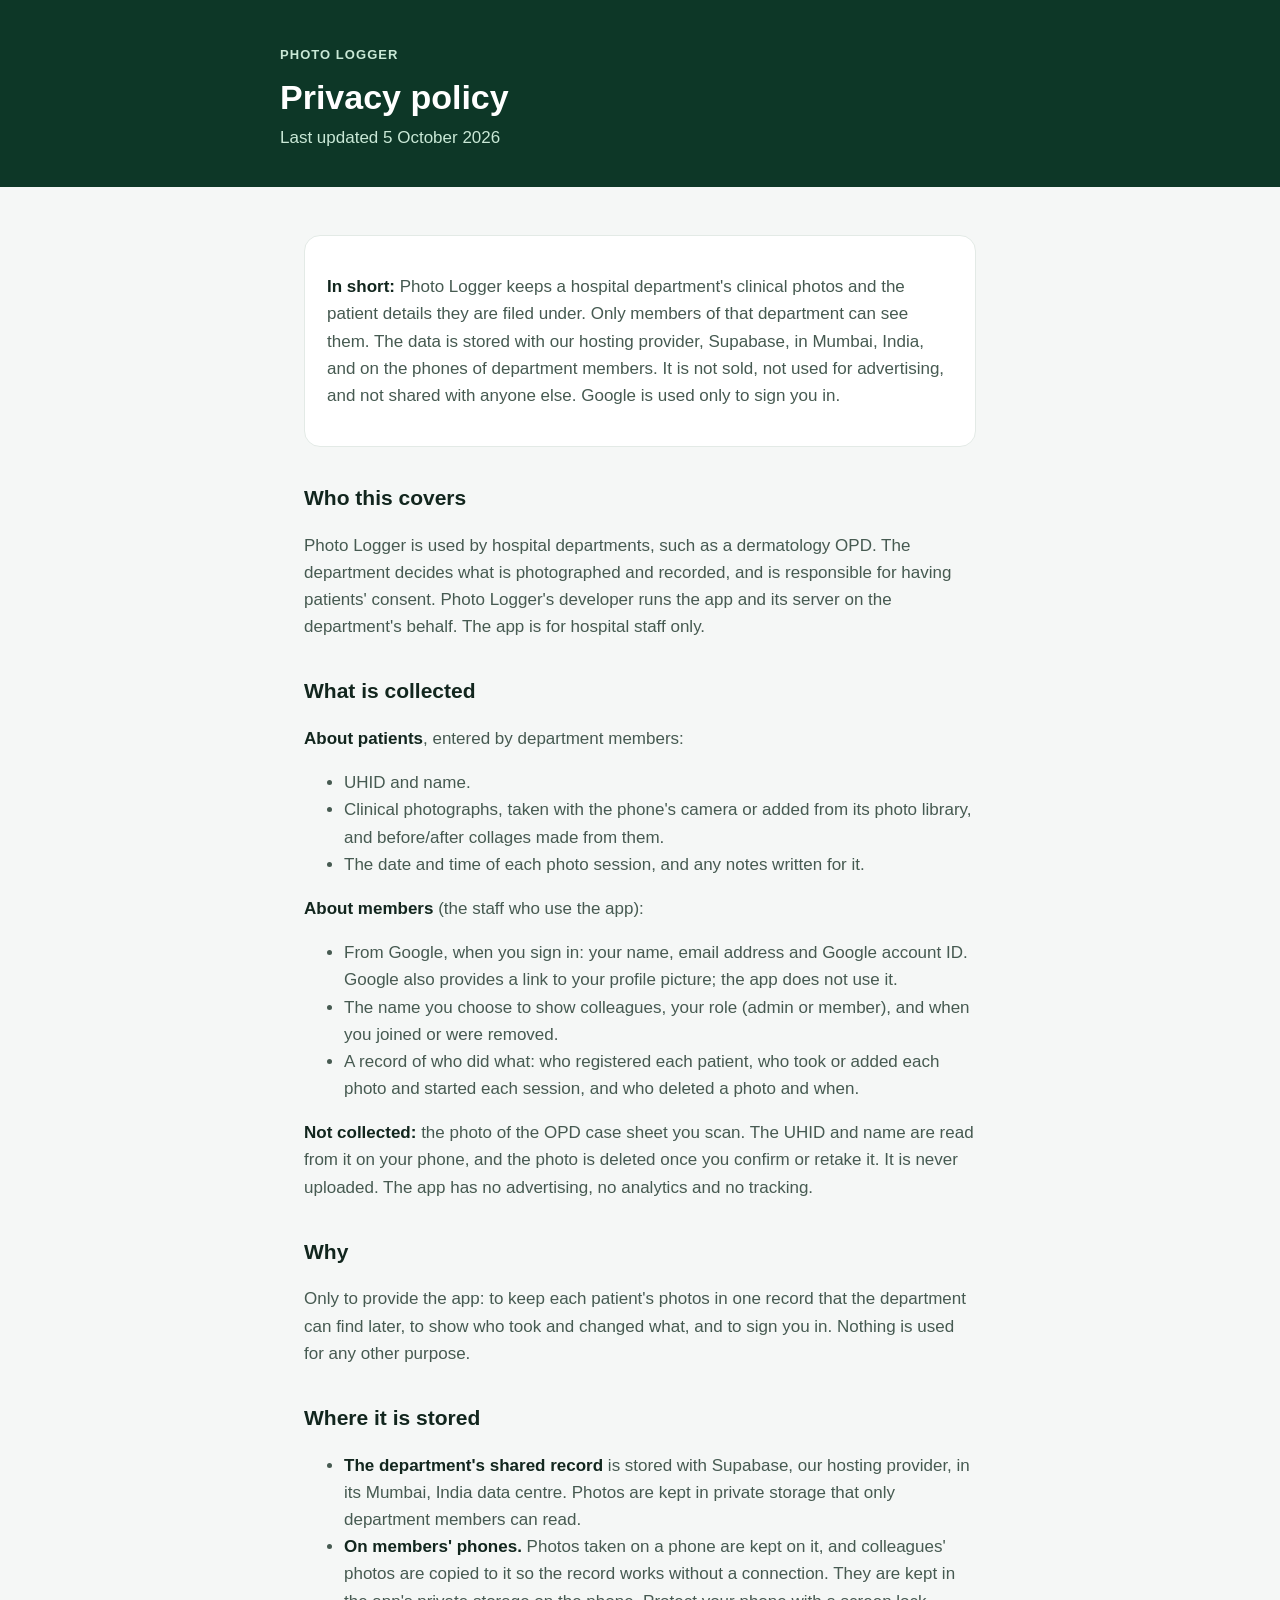
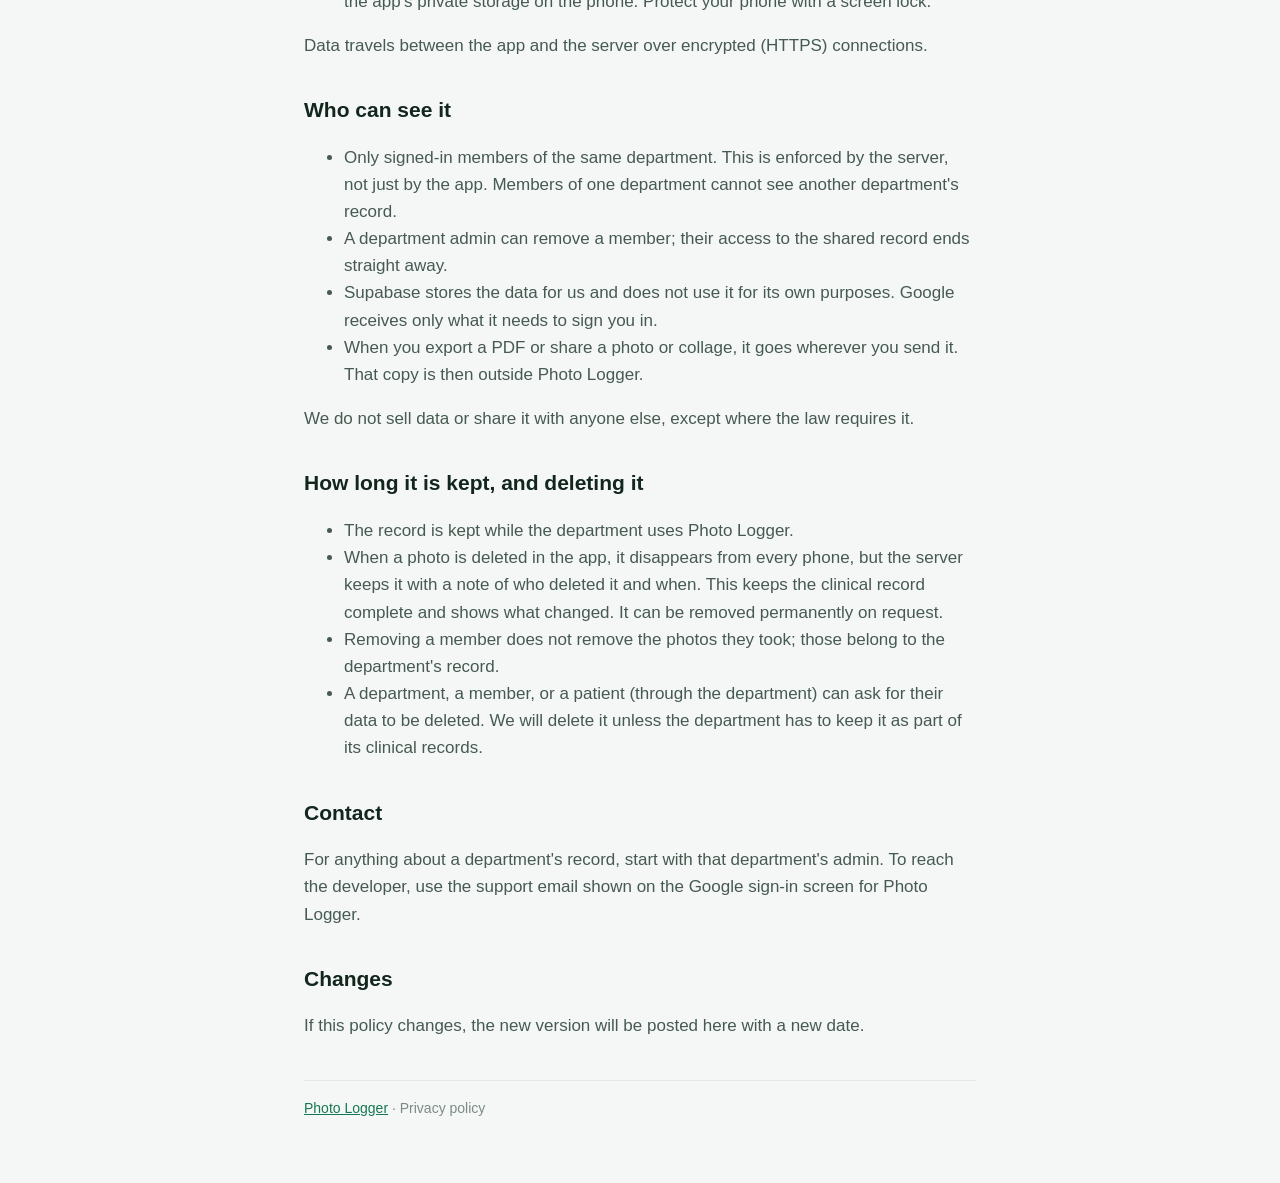
==== privacy.html @ 99d314c8 "Home page and privacy policy for Photo Logger Needed for Google sign-in: Google's OAuth consent scre" ====
<!doctype html>
<html lang="en">
<head>
<meta charset="utf-8">
<meta name="viewport" content="width=device-width, initial-scale=1">
<title>Privacy policy · Photo Logger</title>
<link rel="stylesheet" href="style.css">
</head>
<body>
<header><div class="wrap">
  <a href="./">Photo Logger</a>
  <h1>Privacy policy</h1>
  <p>Last updated 5 October 2026</p>
</div></header>
<main>
  <div class="card">
    <p><strong>In short:</strong> Photo Logger keeps a hospital department's clinical photos and the patient details they are filed under. Only members of that department can see them. The data is stored with our hosting provider, Supabase, in Mumbai, India, and on the phones of department members. It is not sold, not used for advertising, and not shared with anyone else. Google is used only to sign you in.</p>
  </div>

  <h2>Who this covers</h2>
  <p>Photo Logger is used by hospital departments, such as a dermatology OPD. The department decides what is photographed and recorded, and is responsible for having patients' consent. Photo Logger's developer runs the app and its server on the department's behalf. The app is for hospital staff only.</p>

  <h2>What is collected</h2>
  <p><strong>About patients</strong>, entered by department members:</p>
  <ul>
    <li>UHID and name.</li>
    <li>Clinical photographs, taken with the phone's camera or added from its photo library, and before/after collages made from them.</li>
    <li>The date and time of each photo session, and any notes written for it.</li>
  </ul>
  <p><strong>About members</strong> (the staff who use the app):</p>
  <ul>
    <li>From Google, when you sign in: your name, email address and Google account ID. Google also provides a link to your profile picture; the app does not use it.</li>
    <li>The name you choose to show colleagues, your role (admin or member), and when you joined or were removed.</li>
    <li>A record of who did what: who registered each patient, who took or added each photo and started each session, and who deleted a photo and when.</li>
  </ul>
  <p><strong>Not collected:</strong> the photo of the OPD case sheet you scan. The UHID and name are read from it on your phone, and the photo is deleted once you confirm or retake it. It is never uploaded. The app has no advertising, no analytics and no tracking.</p>

  <h2>Why</h2>
  <p>Only to provide the app: to keep each patient's photos in one record that the department can find later, to show who took and changed what, and to sign you in. Nothing is used for any other purpose.</p>

  <h2>Where it is stored</h2>
  <ul>
    <li><strong>The department's shared record</strong> is stored with Supabase, our hosting provider, in its Mumbai, India data centre. Photos are kept in private storage that only department members can read.</li>
    <li><strong>On members' phones.</strong> Photos taken on a phone are kept on it, and colleagues' photos are copied to it so the record works without a connection. They are kept in the app's private storage on the phone. Protect your phone with a screen lock.</li>
  </ul>
  <p>Data travels between the app and the server over encrypted (HTTPS) connections.</p>

  <h2>Who can see it</h2>
  <ul>
    <li>Only signed-in members of the same department. This is enforced by the server, not just by the app. Members of one department cannot see another department's record.</li>
    <li>A department admin can remove a member; their access to the shared record ends straight away.</li>
    <li>Supabase stores the data for us and does not use it for its own purposes. Google receives only what it needs to sign you in.</li>
    <li>When you export a PDF or share a photo or collage, it goes wherever you send it. That copy is then outside Photo Logger.</li>
  </ul>
  <p>We do not sell data or share it with anyone else, except where the law requires it.</p>

  <h2>How long it is kept, and deleting it</h2>
  <ul>
    <li>The record is kept while the department uses Photo Logger.</li>
    <li>When a photo is deleted in the app, it disappears from every phone, but the server keeps it with a note of who deleted it and when. This keeps the clinical record complete and shows what changed. It can be removed permanently on request.</li>
    <li>Removing a member does not remove the photos they took; those belong to the department's record.</li>
    <li>A department, a member, or a patient (through the department) can ask for their data to be deleted. We will delete it unless the department has to keep it as part of its clinical records.</li>
  </ul>

  <h2>Contact</h2>
  <p>For anything about a department's record, start with that department's admin. To reach the developer, use the support email shown on the Google sign-in screen for Photo Logger.</p>

  <h2>Changes</h2>
  <p>If this policy changes, the new version will be posted here with a new date.</p>

  <footer><a href="./">Photo Logger</a> · Privacy policy</footer>
</main>
</body>
</html>
---- style.css ----
:root { --bg:#F5F7F6; --ink:#12261E; --soft:#465A51; --muted:#7B8B84; --line:#E3EAE6; --green:#167852; --deep:#0D3727; }
* { box-sizing: border-box; }
body { margin:0; background:var(--bg); color:var(--ink); font:17px/1.6 -apple-system, BlinkMacSystemFont, "Segoe UI", Inter, Roboto, sans-serif; }
header { background:var(--deep); color:#fff; padding:40px 24px 36px; }
header .wrap, main { max-width:720px; margin:0 auto; }
header a { color:#C9E8D6; text-decoration:none; font-weight:600; letter-spacing:.08em; font-size:13px; text-transform:uppercase; }
header h1 { margin:10px 0 6px; font-size:34px; line-height:1.2; }
header p { margin:0; color:#C9E8D6; }
main { padding:28px 24px 64px; }
h2 { font-size:21px; margin:34px 0 8px; }
p, li { color:var(--soft); }
strong { color:var(--ink); }
.card { background:#fff; border:1px solid var(--line); border-radius:16px; padding:20px 22px; margin:20px 0; }
a { color:var(--green); }
footer { color:var(--muted); font-size:14px; border-top:1px solid var(--line); margin-top:40px; padding-top:16px; }
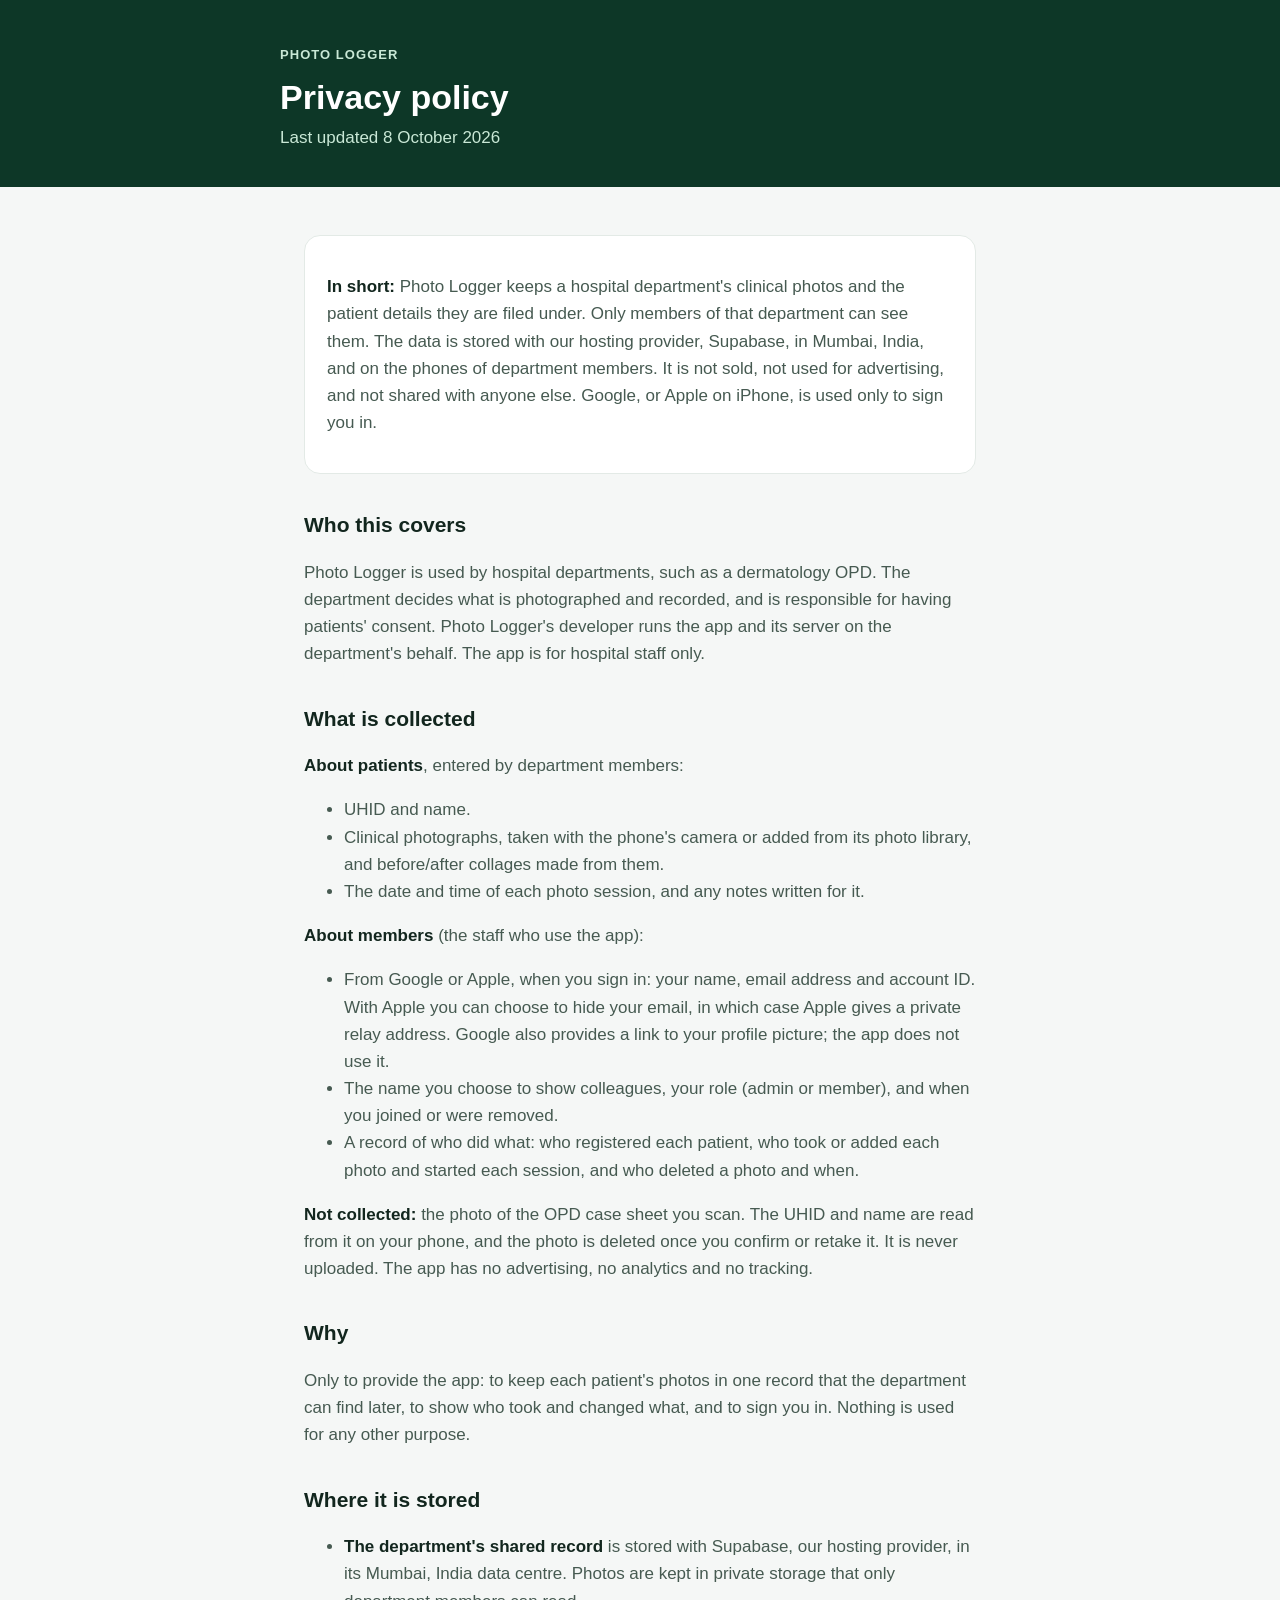
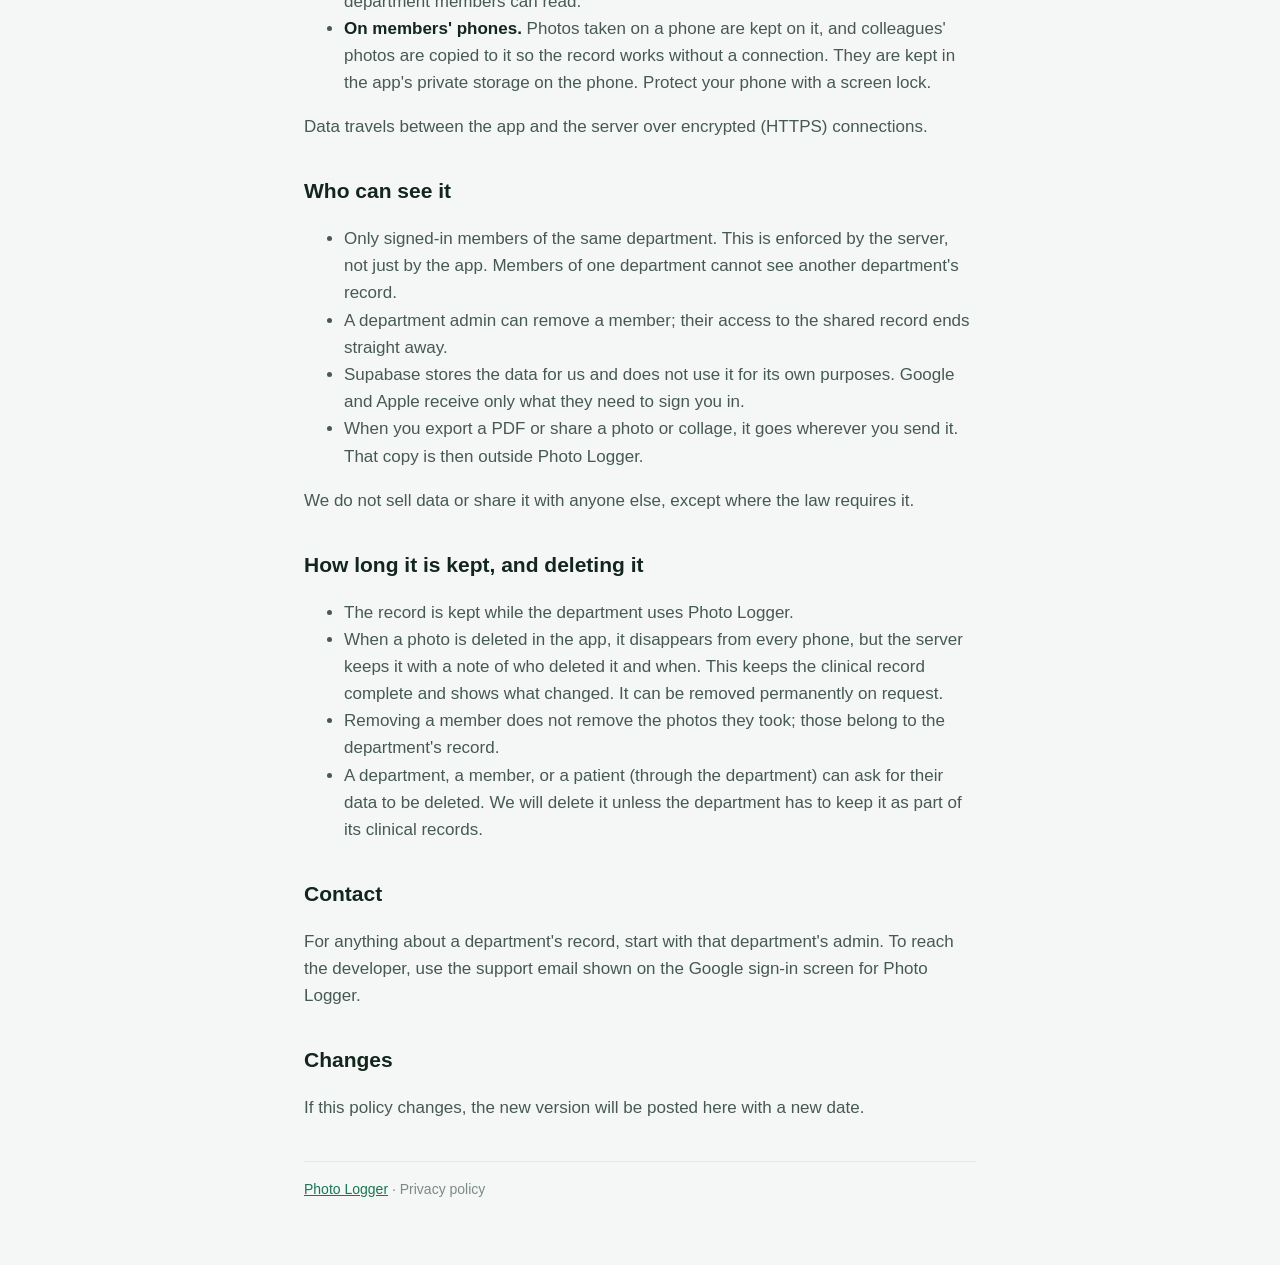
==== commit 52fbe8f1: "Mention Sign in with Apple Members on iPhone can sign in with Apple as well as Google.  Co-Authored-" ====
--- a/privacy.html
+++ b/privacy.html
@@ -10,11 +10,11 @@
 <header><div class="wrap">
   <a href="./">Photo Logger</a>
   <h1>Privacy policy</h1>
-  <p>Last updated 5 October 2026</p>
+  <p>Last updated 8 October 2026</p>
 </div></header>
 <main>
   <div class="card">
-    <p><strong>In short:</strong> Photo Logger keeps a hospital department's clinical photos and the patient details they are filed under. Only members of that department can see them. The data is stored with our hosting provider, Supabase, in Mumbai, India, and on the phones of department members. It is not sold, not used for advertising, and not shared with anyone else. Google is used only to sign you in.</p>
+    <p><strong>In short:</strong> Photo Logger keeps a hospital department's clinical photos and the patient details they are filed under. Only members of that department can see them. The data is stored with our hosting provider, Supabase, in Mumbai, India, and on the phones of department members. It is not sold, not used for advertising, and not shared with anyone else. Google, or Apple on iPhone, is used only to sign you in.</p>
   </div>
 
   <h2>Who this covers</h2>
@@ -29,7 +29,7 @@
   </ul>
   <p><strong>About members</strong> (the staff who use the app):</p>
   <ul>
-    <li>From Google, when you sign in: your name, email address and Google account ID. Google also provides a link to your profile picture; the app does not use it.</li>
+    <li>From Google or Apple, when you sign in: your name, email address and account ID. With Apple you can choose to hide your email, in which case Apple gives a private relay address. Google also provides a link to your profile picture; the app does not use it.</li>
     <li>The name you choose to show colleagues, your role (admin or member), and when you joined or were removed.</li>
     <li>A record of who did what: who registered each patient, who took or added each photo and started each session, and who deleted a photo and when.</li>
   </ul>
@@ -49,7 +49,7 @@
   <ul>
     <li>Only signed-in members of the same department. This is enforced by the server, not just by the app. Members of one department cannot see another department's record.</li>
     <li>A department admin can remove a member; their access to the shared record ends straight away.</li>
-    <li>Supabase stores the data for us and does not use it for its own purposes. Google receives only what it needs to sign you in.</li>
+    <li>Supabase stores the data for us and does not use it for its own purposes. Google and Apple receive only what they need to sign you in.</li>
     <li>When you export a PDF or share a photo or collage, it goes wherever you send it. That copy is then outside Photo Logger.</li>
   </ul>
   <p>We do not sell data or share it with anyone else, except where the law requires it.</p>
